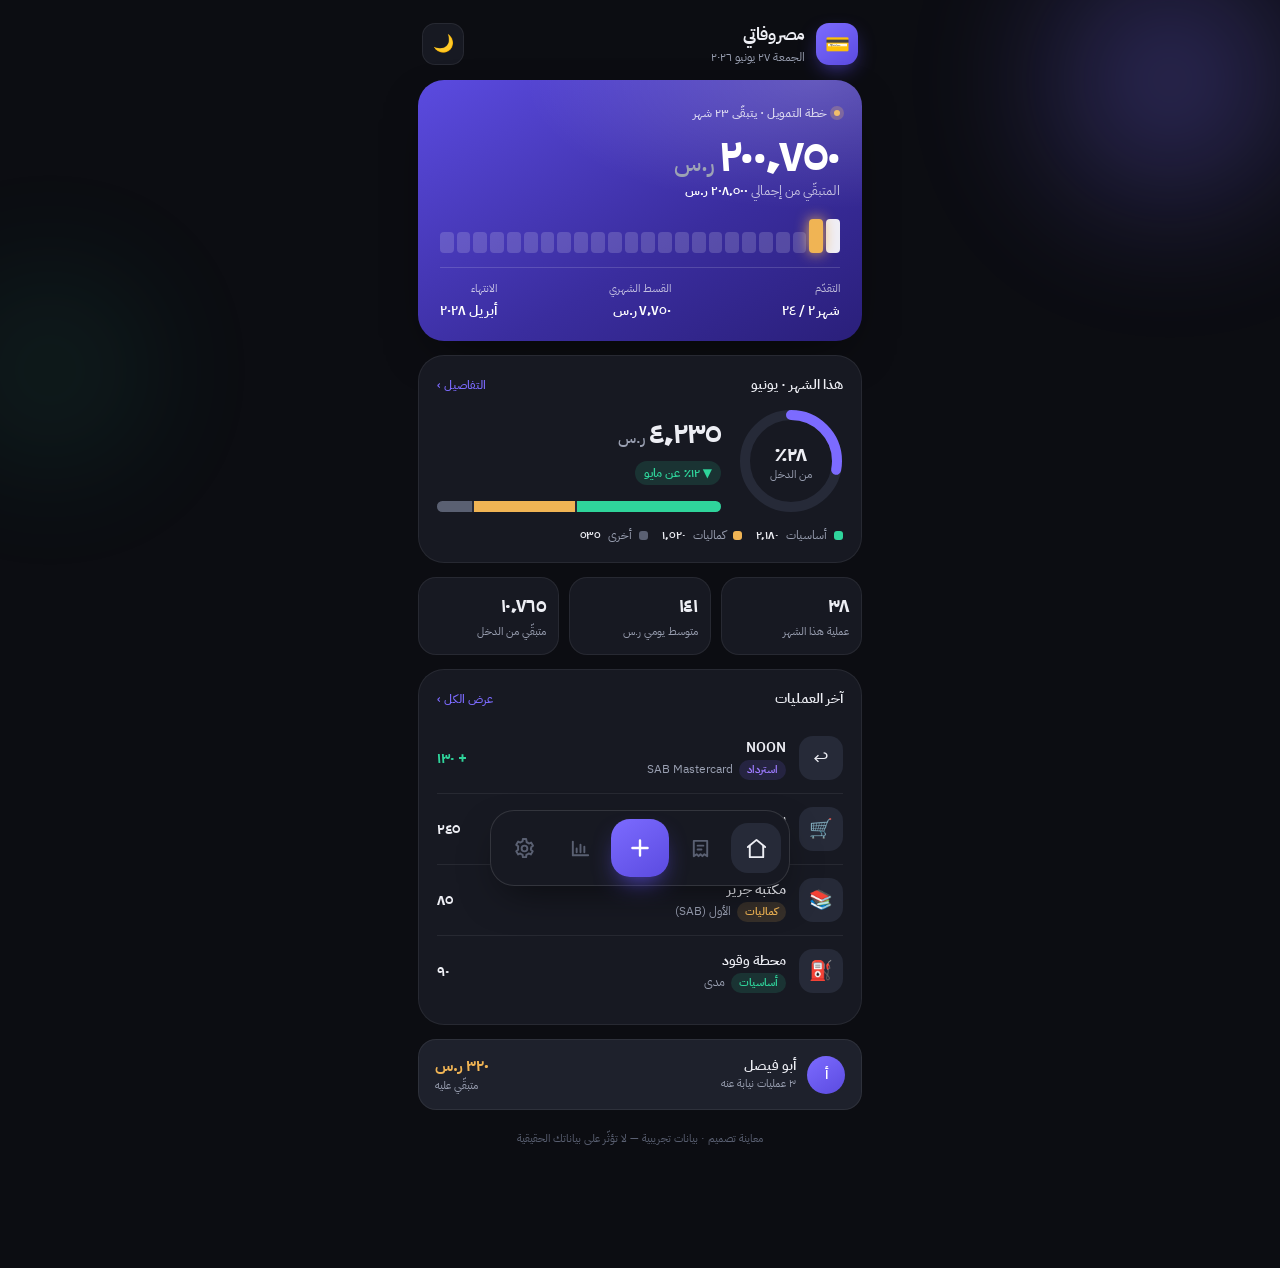
==== preview/index.html @ 0ee790ed "Add 2030 redesign preview (standalone, sample data) Self-contained dark-fintech concept under previe" ====
<!DOCTYPE html>
<html lang="ar" dir="rtl" data-theme="dark">
<head>
<meta charset="UTF-8">
<meta name="viewport" content="width=device-width, initial-scale=1, viewport-fit=cover">
<title>مصروفاتي — معاينة التصميم ٢٠٣٠</title>
<link rel="preconnect" href="https://fonts.googleapis.com">
<link rel="preconnect" href="https://fonts.gstatic.com" crossorigin>
<link href="https://fonts.googleapis.com/css2?family=IBM+Plex+Sans+Arabic:wght@300;400;500;600;700&display=swap" rel="stylesheet">
<style>
:root{
  --bg:#0C0D12; --bg-2:#0F1118;
  --surface:#171922; --surface-2:#1E212C; --surface-3:#262A38;
  --line:rgba(255,255,255,.07); --line-2:rgba(255,255,255,.12);
  --text:#EDEEF4; --muted:#9AA0B2; --faint:#5A6072;
  --violet:#7C6BFF; --violet-2:#9D7BFF; --violet-ink:#5B4BE0;
  --mint:#2FD49B; --mint-dim:rgba(47,212,155,.14);
  --coral:#FF6B5A; --coral-dim:rgba(255,107,90,.14);
  --gold:#F0B454; --gold-dim:rgba(240,180,84,.14);
  --r-lg:26px; --r-md:18px; --r-sm:12px;
  --shadow:0 18px 50px -20px rgba(0,0,0,.7);
  --ease:cubic-bezier(.22,.61,.36,1);
}
[data-theme="light"]{
  --bg:#EEEDEA; --bg-2:#F5F4F1;
  --surface:#FFFFFF; --surface-2:#FAFAF8; --surface-3:#F0F0EC;
  --line:rgba(20,20,30,.08); --line-2:rgba(20,20,30,.14);
  --text:#16171D; --muted:#666C7C; --faint:#9AA0AE;
  --violet:#5B4BE0; --violet-2:#7A5BF0; --violet-ink:#4A3BD0;
  --mint:#12A574; --mint-dim:rgba(18,165,116,.12);
  --coral:#E5503C; --coral-dim:rgba(229,80,60,.12);
  --gold:#C98A2B; --gold-dim:rgba(201,138,43,.14);
  --shadow:0 18px 44px -24px rgba(40,40,60,.45);
}
*{box-sizing:border-box;margin:0;padding:0;-webkit-tap-highlight-color:transparent}
html,body{height:100%}
body{
  font-family:'IBM Plex Sans Arabic',system-ui,sans-serif;
  background:var(--bg); color:var(--text);
  font-variant-numeric:tabular-nums; line-height:1.5;
  -webkit-font-smoothing:antialiased;
  overflow-x:hidden;
}
.num{font-variant-numeric:tabular-nums;letter-spacing:-.01em}
.riyal{font-size:.52em;font-weight:500;color:var(--muted);margin-inline-start:4px;letter-spacing:0}

/* ===== Shell ===== */
.app{max-width:480px;margin:0 auto;min-height:100%;position:relative;padding:0 18px 120px}
.aurora{position:fixed;inset:0;z-index:0;pointer-events:none;overflow:hidden}
.aurora i{position:absolute;border-radius:50%;filter:blur(70px);opacity:.5}
.aurora i:nth-child(1){width:340px;height:340px;background:radial-gradient(circle,var(--violet),transparent 70%);top:-90px;inset-inline-start:-60px;opacity:.45}
.aurora i:nth-child(2){width:260px;height:260px;background:radial-gradient(circle,var(--mint),transparent 70%);top:240px;inset-inline-end:-80px;opacity:.16}
[data-theme="light"] .aurora i{opacity:.3}
.app>*{position:relative;z-index:1}

/* ===== Top bar ===== */
.top{display:flex;align-items:center;justify-content:space-between;padding:22px 4px 14px}
.brand{display:flex;align-items:center;gap:11px}
.logo{width:42px;height:42px;border-radius:13px;background:linear-gradient(145deg,var(--violet),var(--violet-ink));
  display:grid;place-items:center;font-size:20px;box-shadow:0 8px 22px -8px var(--violet-ink)}
.brand h1{font-size:17px;font-weight:700;letter-spacing:-.02em}
.brand p{font-size:11.5px;color:var(--muted);font-weight:400;margin-top:1px}
.icon-btn{width:42px;height:42px;border-radius:13px;border:1px solid var(--line);background:var(--surface);
  color:var(--text);display:grid;place-items:center;cursor:pointer;font-size:17px;transition:.2s var(--ease)}
.icon-btn:active{transform:scale(.92)}

/* ===== Screens ===== */
.screen{display:none;animation:rise .5s var(--ease) both}
.screen.on{display:block}
@keyframes rise{from{opacity:0;transform:translateY(14px)}to{opacity:1;transform:none}}
.stagger>*{animation:rise .55s var(--ease) both}
.stagger>*:nth-child(2){animation-delay:.05s}
.stagger>*:nth-child(3){animation-delay:.1s}
.stagger>*:nth-child(4){animation-delay:.15s}
.stagger>*:nth-child(5){animation-delay:.2s}
.stagger>*:nth-child(6){animation-delay:.25s}

/* ===== Hero (financing) ===== */
.hero{position:relative;border-radius:var(--r-lg);padding:24px 22px 20px;overflow:hidden;
  background:linear-gradient(150deg,var(--violet-ink),#3A2D9E 60%,#2A1F7A);
  box-shadow:var(--shadow);color:#fff}
.hero::after{content:"";position:absolute;inset:0;background:
  radial-gradient(120% 90% at 90% 0%,rgba(255,255,255,.18),transparent 55%);pointer-events:none}
.hero .eyebrow{display:flex;align-items:center;gap:7px;font-size:12px;font-weight:500;color:rgba(255,255,255,.78);position:relative}
.hero .dot{width:6px;height:6px;border-radius:50%;background:var(--gold);box-shadow:0 0 0 4px rgba(240,180,84,.25)}
.hero .big{font-size:46px;font-weight:700;letter-spacing:-.03em;line-height:1.05;margin:10px 0 2px;position:relative}
.hero .sub{font-size:12.5px;color:rgba(255,255,255,.7);position:relative}
.hero .sub b{color:#fff;font-weight:600}

/* 24-tick burn-down comb */
.comb{display:flex;gap:3px;margin:18px 0 14px;height:34px;align-items:flex-end;position:relative}
.comb span{flex:1;border-radius:4px;background:rgba(255,255,255,.16);height:60%;transition:.4s var(--ease)}
.comb span.paid{background:rgba(255,255,255,.92);height:100%}
.comb span.now{background:var(--gold);height:100%;box-shadow:0 0 14px var(--gold);animation:pulse 2.2s var(--ease) infinite}
@keyframes pulse{0%,100%{box-shadow:0 0 8px var(--gold)}50%{box-shadow:0 0 18px var(--gold)}}
.hero-foot{display:flex;justify-content:space-between;gap:8px;position:relative;
  border-top:1px solid rgba(255,255,255,.15);padding-top:13px}
.hero-foot div{font-size:11px;color:rgba(255,255,255,.7)}
.hero-foot b{display:block;font-size:14px;color:#fff;font-weight:600;margin-top:3px}

/* ===== Cards ===== */
.card{background:var(--surface);border:1px solid var(--line);border-radius:var(--r-lg);padding:18px;margin-top:14px}
.card-h{display:flex;align-items:center;justify-content:space-between;margin-bottom:14px}
.card-h .t{font-size:14px;font-weight:600}
.card-h .more{font-size:12px;color:var(--violet);font-weight:500}

/* month spend: donut + spine */
.spend-grid{display:flex;gap:18px;align-items:center}
.donut{position:relative;width:104px;height:104px;flex:none}
.donut svg{transform:rotate(-90deg)}
.donut .mid{position:absolute;inset:0;display:grid;place-content:center;text-align:center}
.donut .mid b{font-size:20px;font-weight:700;letter-spacing:-.02em}
.donut .mid span{font-size:10.5px;color:var(--muted);display:block;margin-top:-2px}
.spend-info{flex:1;min-width:0}
.spend-info .amt{font-size:30px;font-weight:700;letter-spacing:-.03em}
.spend-info .delta{display:inline-flex;align-items:center;gap:4px;font-size:12px;font-weight:600;
  padding:3px 9px;border-radius:999px;margin-top:6px}
.delta.down{color:var(--mint);background:var(--mint-dim)}
.delta.up{color:var(--coral);background:var(--coral-dim)}

.spine{display:flex;height:11px;border-radius:6px;overflow:hidden;margin-top:16px;gap:2px;background:var(--surface-3)}
.spine i{display:block;height:100%}
.legend{display:flex;flex-wrap:wrap;gap:14px;margin-top:13px}
.legend div{display:flex;align-items:center;gap:7px;font-size:12px;color:var(--muted)}
.legend b{color:var(--text);font-weight:600}
.swatch{width:9px;height:9px;border-radius:3px}

/* stat row */
.stats{display:grid;grid-template-columns:repeat(3,1fr);gap:10px;margin-top:14px}
.stat{background:var(--surface);border:1px solid var(--line);border-radius:var(--r-md);padding:14px 12px}
.stat .v{font-size:19px;font-weight:700;letter-spacing:-.02em}
.stat .k{font-size:11px;color:var(--muted);margin-top:3px}

/* transactions */
.tx{display:flex;align-items:center;gap:13px;padding:13px 0;border-bottom:1px solid var(--line)}
.tx:last-child{border-bottom:0}
.tx .ic{width:44px;height:44px;border-radius:14px;flex:none;display:grid;place-items:center;font-size:19px;
  background:var(--surface-3)}
.tx .body{flex:1;min-width:0}
.tx .body .n{font-size:14px;font-weight:600;white-space:nowrap;overflow:hidden;text-overflow:ellipsis}
.tx .body .m{font-size:11.5px;color:var(--muted);margin-top:2px;display:flex;align-items:center;gap:6px}
.pill{font-size:10.5px;font-weight:600;padding:2px 8px;border-radius:999px}
.pill.ess{color:var(--mint);background:var(--mint-dim)}
.pill.lux{color:var(--gold);background:var(--gold-dim)}
.pill.in{color:var(--violet-2);background:rgba(124,107,255,.14)}
.tx .amt{font-size:15px;font-weight:700;letter-spacing:-.02em;white-space:nowrap}
.tx .amt.plus{color:var(--mint)}

/* behalf mini */
.behalf{display:flex;align-items:center;justify-content:space-between;background:var(--surface-2);
  border:1px solid var(--line);border-radius:var(--r-md);padding:14px 16px;margin-top:14px}
.behalf .l{display:flex;align-items:center;gap:11px}
.behalf .av{width:38px;height:38px;border-radius:50%;background:linear-gradient(145deg,var(--violet),var(--violet-ink));
  display:grid;place-items:center;color:#fff;font-weight:600;font-size:14px}
.behalf .nm{font-size:13.5px;font-weight:600}
.behalf .sm{font-size:11px;color:var(--muted)}
.behalf .owe{font-size:16px;font-weight:700;color:var(--gold)}

/* ===== Analyze screen ===== */
.sms-box{background:var(--surface);border:1px solid var(--line);border-radius:var(--r-lg);padding:16px;margin-top:6px}
.sms-box textarea{width:100%;border:0;background:transparent;color:var(--text);font-family:inherit;
  font-size:13.5px;resize:none;height:84px;line-height:1.7}
.sms-box textarea::placeholder{color:var(--faint)}
.row-btn{display:flex;gap:10px;margin-top:12px}
.btn{flex:1;border:0;border-radius:14px;padding:14px;font-family:inherit;font-size:14px;font-weight:600;
  cursor:pointer;transition:.2s var(--ease)}
.btn:active{transform:scale(.97)}
.btn-primary{background:linear-gradient(145deg,var(--violet),var(--violet-ink));color:#fff;
  box-shadow:0 12px 26px -12px var(--violet-ink)}
.btn-ghost{background:var(--surface-3);color:var(--text)}

.result{margin-top:16px;border-radius:var(--r-lg);overflow:hidden;border:1px solid var(--line)}
.result .head{padding:22px;background:linear-gradient(150deg,rgba(47,212,155,.16),transparent);
  border-bottom:1px solid var(--line)}
.result .head .big{font-size:38px;font-weight:700;color:var(--mint);letter-spacing:-.03em}
.result .head .mer{font-size:14px;font-weight:600;margin-top:4px}
.result .head .mer span{color:var(--muted);font-weight:400}
.result .head .tag{display:inline-flex;align-items:center;gap:6px;margin-top:11px;font-size:12px;font-weight:600;
  padding:6px 13px;border-radius:999px;background:rgba(124,107,255,.16);color:var(--violet-2)}
.result .body{padding:18px}

.recon{border-radius:var(--r-md);padding:15px 16px;background:var(--mint-dim);
  border:1px solid rgba(47,212,155,.3);margin-bottom:16px}
.recon .rt{font-size:13px;font-weight:700;color:var(--mint);display:flex;align-items:center;gap:7px}
.recon .rl{font-size:12px;color:var(--text);margin-top:8px;line-height:1.7}
.recon .rl b{color:var(--mint)}
.recon .rbtn{margin-top:12px;border:1px solid rgba(47,212,155,.4);background:transparent;color:var(--mint);
  border-radius:11px;padding:9px 14px;font-family:inherit;font-size:12.5px;font-weight:600;cursor:pointer}
.field{margin-bottom:14px}
.field label{font-size:12px;color:var(--muted);font-weight:500;display:block;margin-bottom:7px}
.field select,.field input{width:100%;border:1px solid var(--line);background:var(--surface-2);color:var(--text);
  border-radius:12px;padding:13px 14px;font-family:inherit;font-size:14px}

/* ===== History ===== */
.chips{display:flex;gap:8px;overflow-x:auto;padding:4px 0 10px;margin-top:6px;scrollbar-width:none}
.chips::-webkit-scrollbar{display:none}
.chip{flex:none;border:1px solid var(--line);background:var(--surface);color:var(--muted);
  border-radius:999px;padding:9px 16px;font-size:12.5px;font-weight:600;cursor:pointer;transition:.2s var(--ease);white-space:nowrap}
.chip.on{background:var(--text);color:var(--bg);border-color:var(--text)}
.search{display:flex;align-items:center;gap:10px;background:var(--surface);border:1px solid var(--line);
  border-radius:14px;padding:0 14px;margin-top:6px}
.search input{flex:1;border:0;background:transparent;color:var(--text);font-family:inherit;font-size:13.5px;padding:13px 0}
.search input::placeholder{color:var(--faint)}

/* ===== Financing screen ===== */
.proj{margin-top:14px}
.proj-row{display:flex;align-items:center;gap:12px;padding:13px 0;border-bottom:1px solid var(--line)}
.proj-row:last-child{border-bottom:0}
.proj-row .mo{font-size:13px;font-weight:600;width:92px}
.proj-row .bar{flex:1;height:8px;border-radius:5px;background:var(--surface-3);overflow:hidden}
.proj-row .bar i{display:block;height:100%;background:linear-gradient(90deg,var(--violet),var(--violet-2));border-radius:5px}
.proj-row .rem{font-size:12.5px;color:var(--muted);width:78px;text-align:end}
.proj-row.cur .mo{color:var(--gold)}

.section-title{font-size:13px;color:var(--muted);font-weight:600;margin:22px 4px 4px}

/* ===== Bottom nav ===== */
.nav{position:fixed;bottom:0;inset-inline:0;z-index:30;display:flex;justify-content:center;pointer-events:none;
  padding-bottom:max(14px,env(safe-area-inset-bottom))}
.nav-inner{pointer-events:auto;display:flex;align-items:center;gap:6px;background:var(--surface);
  border:1px solid var(--line-2);border-radius:24px;padding:8px;box-shadow:0 16px 40px -14px rgba(0,0,0,.6);
  backdrop-filter:blur(14px)}
.nav-btn{width:50px;height:50px;border:0;background:transparent;border-radius:17px;color:var(--faint);
  display:grid;place-items:center;cursor:pointer;transition:.2s var(--ease);position:relative}
.nav-btn svg{width:23px;height:23px}
.nav-btn.on{color:var(--text);background:var(--surface-3)}
.nav-btn.fab{width:58px;height:58px;border-radius:19px;color:#fff;
  background:linear-gradient(145deg,var(--violet),var(--violet-ink));box-shadow:0 12px 26px -10px var(--violet-ink)}
.nav-btn.fab svg{width:26px;height:26px}
.nav-btn:active{transform:scale(.9)}

.note{font-size:11px;color:var(--faint);text-align:center;margin-top:20px;line-height:1.7}

@media (prefers-reduced-motion:reduce){*{animation:none!important;transition:none!important}}
</style>
</head>
<body>
<div class="aurora"><i></i><i></i></div>
<div class="app">

  <div class="top">
    <div class="brand">
      <div class="logo">💳</div>
      <div><h1>مصروفاتي</h1><p>الجمعة ٢٧ يونيو ٢٠٢٦</p></div>
    </div>
    <button class="icon-btn" onclick="toggleTheme()" id="themeBtn" aria-label="تبديل المظهر">🌙</button>
  </div>

  <!-- ===================== DASHBOARD ===================== -->
  <section class="screen on stagger" id="s-dash">

    <div class="hero">
      <div class="eyebrow"><span class="dot"></span> خطة التمويل · يتبقّى ٢٣ شهر</div>
      <div class="big num">٢٠٠٬٧٥٠<span class="riyal">ر.س</span></div>
      <div class="sub">المتبقّي من إجمالي <b>٢٠٨٬٥٠٠ ر.س</b></div>
      <div class="comb" id="comb"></div>
      <div class="hero-foot">
        <div>التقدّم<b class="num">شهر ٢ / ٢٤</b></div>
        <div>القسط الشهري<b class="num">٧٬٧٥٠ ر.س</b></div>
        <div>الانتهاء<b>أبريل ٢٠٢٨</b></div>
      </div>
    </div>

    <div class="card">
      <div class="card-h"><div class="t">هذا الشهر · يونيو</div><div class="more">التفاصيل ›</div></div>
      <div class="spend-grid">
        <div class="donut">
          <svg width="104" height="104" viewBox="0 0 104 104">
            <circle cx="52" cy="52" r="46" fill="none" stroke="var(--surface-3)" stroke-width="10"/>
            <circle cx="52" cy="52" r="46" fill="none" stroke="var(--violet)" stroke-width="10"
              stroke-linecap="round" stroke-dasharray="289" stroke-dashoffset="208"/>
          </svg>
          <div class="mid"><b class="num">٢٨٪</b><span>من الدخل</span></div>
        </div>
        <div class="spend-info">
          <div class="amt num">٤٬٢٣٥<span class="riyal">ر.س</span></div>
          <div class="delta down">▼ ١٢٪ عن مايو</div>
          <div class="spine">
            <i style="flex:2180;background:var(--mint)"></i>
            <i style="flex:1520;background:var(--gold)"></i>
            <i style="flex:535;background:var(--faint)"></i>
          </div>
        </div>
      </div>
      <div class="legend">
        <div><span class="swatch" style="background:var(--mint)"></span>أساسيات <b class="num">٢٬١٨٠</b></div>
        <div><span class="swatch" style="background:var(--gold)"></span>كماليات <b class="num">١٬٥٢٠</b></div>
        <div><span class="swatch" style="background:var(--faint)"></span>أخرى <b class="num">٥٣٥</b></div>
      </div>
    </div>

    <div class="stats">
      <div class="stat"><div class="v num">٣٨</div><div class="k">عملية هذا الشهر</div></div>
      <div class="stat"><div class="v num">١٤١</div><div class="k">متوسط يومي ر.س</div></div>
      <div class="stat"><div class="v num">١٠٬٧٦٥</div><div class="k">متبقّي من الدخل</div></div>
    </div>

    <div class="card">
      <div class="card-h"><div class="t">آخر العمليات</div><div class="more">عرض الكل ›</div></div>
      <div class="tx">
        <div class="ic">↩️</div>
        <div class="body"><div class="n">NOON</div><div class="m"><span class="pill in">استرداد</span> SAB Mastercard</div></div>
        <div class="amt plus num">+ ١٣٠</div>
      </div>
      <div class="tx">
        <div class="ic">🛒</div>
        <div class="body"><div class="n">بنده — تموينات</div><div class="m"><span class="pill ess">أساسيات</span> الراجحي</div></div>
        <div class="amt num">٢٤٥</div>
      </div>
      <div class="tx">
        <div class="ic">📚</div>
        <div class="body"><div class="n">مكتبة جرير</div><div class="m"><span class="pill lux">كماليات</span> الأول (SAB)</div></div>
        <div class="amt num">٨٥</div>
      </div>
      <div class="tx">
        <div class="ic">⛽</div>
        <div class="body"><div class="n">محطة وقود</div><div class="m"><span class="pill ess">أساسيات</span> مدى</div></div>
        <div class="amt num">٩٠</div>
      </div>
    </div>

    <div class="behalf">
      <div class="l">
        <div class="av">أ</div>
        <div><div class="nm">أبو فيصل</div><div class="sm">٣ عمليات نيابة عنه</div></div>
      </div>
      <div style="text-align:end"><div class="owe num">٣٢٠ ر.س</div><div class="sm">متبقّي عليه</div></div>
    </div>

    <div class="note">معاينة تصميم · بيانات تجريبية — لا تؤثّر على بياناتك الحقيقية</div>
  </section>

  <!-- ===================== ANALYZE ===================== -->
  <section class="screen" id="s-add">
    <h2 style="font-size:20px;font-weight:700;margin:8px 4px 0;letter-spacing:-.02em">تحليل رسالة بنكية</h2>
    <p style="font-size:12.5px;color:var(--muted);margin:4px 4px 14px">الصق رسالة الـ SMS ونستخرج العملية تلقائياً</p>

    <div class="sms-box">
      <textarea readonly>تم استرداد مبلغ قدره SAR 130.00 من NOON إلى بطاقة ائتمان SAB Mastercard Alfursan (1321)
الرصيد: SAR 3,679.41</textarea>
      <div class="row-btn">
        <button class="btn btn-primary">🔍 تحليل</button>
        <button class="btn btn-ghost">📋 لصق</button>
      </div>
    </div>

    <div class="result">
      <div class="head">
        <div class="big num">+ ١٣٠٫٠٠<span class="riyal" style="color:rgba(47,212,155,.7)">ر.س</span></div>
        <div class="mer">NOON <span>· استرداد</span></div>
        <span class="tag">➕ استرداد</span>
      </div>
      <div class="body">
        <div class="recon">
          <div class="rt">💡 تنبيه مطابقة الرصيد</div>
          <div class="rl">الرصيد السابق <b class="num">٣٬١٦٥٫٦٦</b> · المتوقّع <b class="num">٣٬٢٩٥٫٦٦</b> · الفعلي <b class="num">٣٬٦٧٩٫٤١</b><br>
          فرق <b class="num">٣٨٣٫٧٥ ر.س</b> زيادة غير مسجّل — غالباً استرداد لم تُسجّله.</div>
          <button class="rbtn">💵 سجّل الفرق المفقود</button>
        </div>
        <div class="field"><label>التصنيف</label>
          <select><option>استرداد</option><option>حوالة واردة</option><option>راتب</option></select>
        </div>
        <div class="field"><label>👥 سداد من شخص (اختياري)</label>
          <input placeholder="اسم الشخص — يُخصم من المتبقّي عليه"></div>
        <div class="row-btn"><button class="btn btn-primary">💾 حفظ وإرسال</button><button class="btn btn-ghost">مسح</button></div>
      </div>
    </div>
    <div class="note">معاينة تصميم · بيانات تجريبية</div>
  </section>

  <!-- ===================== HISTORY ===================== -->
  <section class="screen" id="s-hist">
    <h2 style="font-size:20px;font-weight:700;margin:8px 4px 0;letter-spacing:-.02em">السجل</h2>
    <div class="search"><span>🔍</span><input placeholder="ابحث: تاجر، مبلغ، ملاحظة…"></div>
    <div class="chips">
      <div class="chip on">الكل</div><div class="chip">أساسيات</div><div class="chip">كماليات</div>
      <div class="chip">سداد التمويل</div><div class="chip">⬇️ وارد</div><div class="chip">👥 نيابة</div><div class="chip">🔎 فجوات الرصيد</div>
    </div>

    <div class="card" style="margin-top:6px">
      <div class="card-h"><div class="t">يونيو ٢٠٢٦</div><div class="more num">٣٨ عملية · ٤٬٢٣٥ ر.س</div></div>
      <div class="tx">
        <div class="ic">↩️</div>
        <div class="body"><div class="n">NOON</div><div class="m"><span class="pill in">استرداد</span> ٢٧ يونيو · ١٢:٥٦</div></div>
        <div class="amt plus num">+ ١٣٠</div>
      </div>
      <div class="tx">
        <div class="ic">🛒</div>
        <div class="body"><div class="n">بنده — تموينات</div><div class="m"><span class="pill ess">أساسيات</span> ٢٦ يونيو · ٢٠:١٤</div></div>
        <div class="amt num">٢٤٥</div>
      </div>
      <div class="tx">
        <div class="ic">📚</div>
        <div class="body"><div class="n">مكتبة جرير</div><div class="m"><span class="pill lux">كماليات</span> ٢٥ يونيو · ١٧:٠٢</div></div>
        <div class="amt num">٨٥</div>
      </div>
      <div class="tx">
        <div class="ic">🎬</div>
        <div class="body"><div class="n">Netflix</div><div class="m"><span class="pill lux">كماليات</span> ٢٤ يونيو · ٠٩:٠٠</div></div>
        <div class="amt num">٥٦</div>
      </div>
      <div class="tx">
        <div class="ic">💸</div>
        <div class="body"><div class="n">راتب</div><div class="m"><span class="pill in">راتب</span> ٢٥ يونيو · ٠٠:٠١</div></div>
        <div class="amt plus num">+ ١٥٬٠٠٠</div>
      </div>
    </div>
    <div class="note">معاينة تصميم · بيانات تجريبية</div>
  </section>

  <!-- ===================== FINANCING ===================== -->
  <section class="screen" id="s-fin">
    <h2 style="font-size:20px;font-weight:700;margin:8px 4px 0;letter-spacing:-.02em">التمويل</h2>

    <div class="hero" style="margin-top:14px">
      <div class="eyebrow"><span class="dot"></span> سُدّد ٧٬٧٥٠ من ٢٠٨٬٥٠٠</div>
      <div class="big num">٢٠٠٬٧٥٠<span class="riyal">ر.س</span></div>
      <div class="sub">متبقّي · بنسبة <b>٩٦٪</b> من التمويل</div>
      <div class="comb" id="comb2"></div>
      <div class="hero-foot">
        <div>القسط القادم<b>١ يوليو</b></div>
        <div>الأشهر المتبقية<b class="num">٢٣ شهر</b></div>
        <div>الدخل الشهري<b class="num">١٥٬٠٠٠</b></div>
      </div>
    </div>

    <div class="section-title">التوقّع — الأشهر القادمة</div>
    <div class="card proj">
      <div class="proj-row cur"><div class="mo">يونيو ٢٦</div><div class="bar"><i style="width:4%"></i></div><div class="rem num">٢٠٠٬٧٥٠</div></div>
      <div class="proj-row"><div class="mo">يوليو ٢٦</div><div class="bar"><i style="width:8%"></i></div><div class="rem num">١٩٣٬٠٠٠</div></div>
      <div class="proj-row"><div class="mo">أغسطس ٢٦</div><div class="bar"><i style="width:12%"></i></div><div class="rem num">١٨٥٬٢٥٠</div></div>
      <div class="proj-row"><div class="mo">سبتمبر ٢٦</div><div class="bar"><i style="width:15%"></i></div><div class="rem num">١٧٧٬٥٠٠</div></div>
      <div class="proj-row"><div class="mo">أكتوبر ٢٦</div><div class="bar"><i style="width:19%"></i></div><div class="rem num">١٦٩٬٧٥٠</div></div>
    </div>
    <div class="note">معاينة تصميم · بيانات تجريبية</div>
  </section>

  <!-- ===================== SETTINGS (light) ===================== -->
  <section class="screen" id="s-set">
    <h2 style="font-size:20px;font-weight:700;margin:8px 4px 14px;letter-spacing:-.02em">الإعدادات</h2>
    <div class="card" style="margin-top:0">
      <div class="behalf" style="margin-top:0;background:transparent;border:0;padding:6px 0">
        <div class="l"><div class="av" style="background:var(--surface-3);color:var(--text)">☁️</div>
          <div><div class="nm">مزامنة Google Sheets</div><div class="sm">آخر مزامنة قبل ٣ دقائق</div></div></div>
        <div class="owe" style="color:var(--mint);font-size:13px">متصل ✓</div>
      </div>
    </div>
    <div class="card">
      <div class="field"><label>إجمالي التمويل</label><input value="٢٠٨٬٥٠٠" readonly></div>
      <div class="field"><label>القسط الشهري</label><input value="٧٬٧٥٠" readonly></div>
      <div class="field" style="margin-bottom:0"><label>الراتب الشهري</label><input value="١٥٬٠٠٠" readonly></div>
    </div>
    <div class="note">معاينة تصميم · بيانات تجريبية</div>
  </section>

</div>

<!-- ===================== NAV ===================== -->
<nav class="nav"><div class="nav-inner">
  <button class="nav-btn on" data-s="s-dash" onclick="go(this)" aria-label="لوحة">
    <svg viewBox="0 0 24 24" fill="none" stroke="currentColor" stroke-width="2" stroke-linecap="round" stroke-linejoin="round"><path d="M3 10.5 12 3l9 7.5"/><path d="M5 9.5V21h14V9.5"/></svg></button>
  <button class="nav-btn" data-s="s-hist" onclick="go(this)" aria-label="السجل">
    <svg viewBox="0 0 24 24" fill="none" stroke="currentColor" stroke-width="2" stroke-linecap="round" stroke-linejoin="round"><path d="M5 4h14v16l-3-2-2 2-2-2-2 2-2-2-3 2z"/><path d="M9 9h6M9 13h4"/></svg></button>
  <button class="nav-btn fab" data-s="s-add" onclick="go(this)" aria-label="تحليل">
    <svg viewBox="0 0 24 24" fill="none" stroke="currentColor" stroke-width="2.2" stroke-linecap="round"><path d="M12 5v14M5 12h14"/></svg></button>
  <button class="nav-btn" data-s="s-fin" onclick="go(this)" aria-label="التمويل">
    <svg viewBox="0 0 24 24" fill="none" stroke="currentColor" stroke-width="2" stroke-linecap="round" stroke-linejoin="round"><path d="M4 19V5"/><path d="M4 19h16"/><path d="M8 16v-4M12 16V8M16 16v-6"/></svg></button>
  <button class="nav-btn" data-s="s-set" onclick="go(this)" aria-label="الإعدادات">
    <svg viewBox="0 0 24 24" fill="none" stroke="currentColor" stroke-width="2" stroke-linecap="round" stroke-linejoin="round"><circle cx="12" cy="12" r="3"/><path d="M19 12a7 7 0 0 0-.1-1.3l2-1.5-2-3.4-2.3 1a7 7 0 0 0-2.3-1.3L13.7 2h-3.4l-.3 2.5A7 7 0 0 0 7.7 5.8l-2.3-1-2 3.4 2 1.5A7 7 0 0 0 5.3 12c0 .4 0 .9.1 1.3l-2 1.5 2 3.4 2.3-1a7 7 0 0 0 2.3 1.3l.3 2.5h3.4l.3-2.5a7 7 0 0 0 2.3-1.3l2.3 1 2-3.4-2-1.5c.1-.4.1-.9.1-1.3z"/></svg></button>
</div></nav>

<script>
// 24-month burn-down comb: 1 paid, month 2 current
function buildComb(id){
  var el=document.getElementById(id); if(!el) return;
  var html='';
  for(var i=1;i<=24;i++){
    var cls = i===1?'paid' : (i===2?'now':'');
    html+='<span class="'+cls+'"></span>';
  }
  el.innerHTML=html;
}
buildComb('comb'); buildComb('comb2');

function go(btn){
  document.querySelectorAll('.nav-btn').forEach(function(b){b.classList.remove('on')});
  btn.classList.add('on');
  document.querySelectorAll('.screen').forEach(function(s){s.classList.remove('on')});
  var t=document.getElementById(btn.dataset.s); if(t){t.classList.add('on');}
  window.scrollTo({top:0,behavior:'smooth'});
}
function toggleTheme(){
  var h=document.documentElement;
  var dark = h.getAttribute('data-theme')==='dark';
  h.setAttribute('data-theme', dark?'light':'dark');
  document.getElementById('themeBtn').textContent = dark?'☀️':'🌙';
}
</script>
</body>
</html>
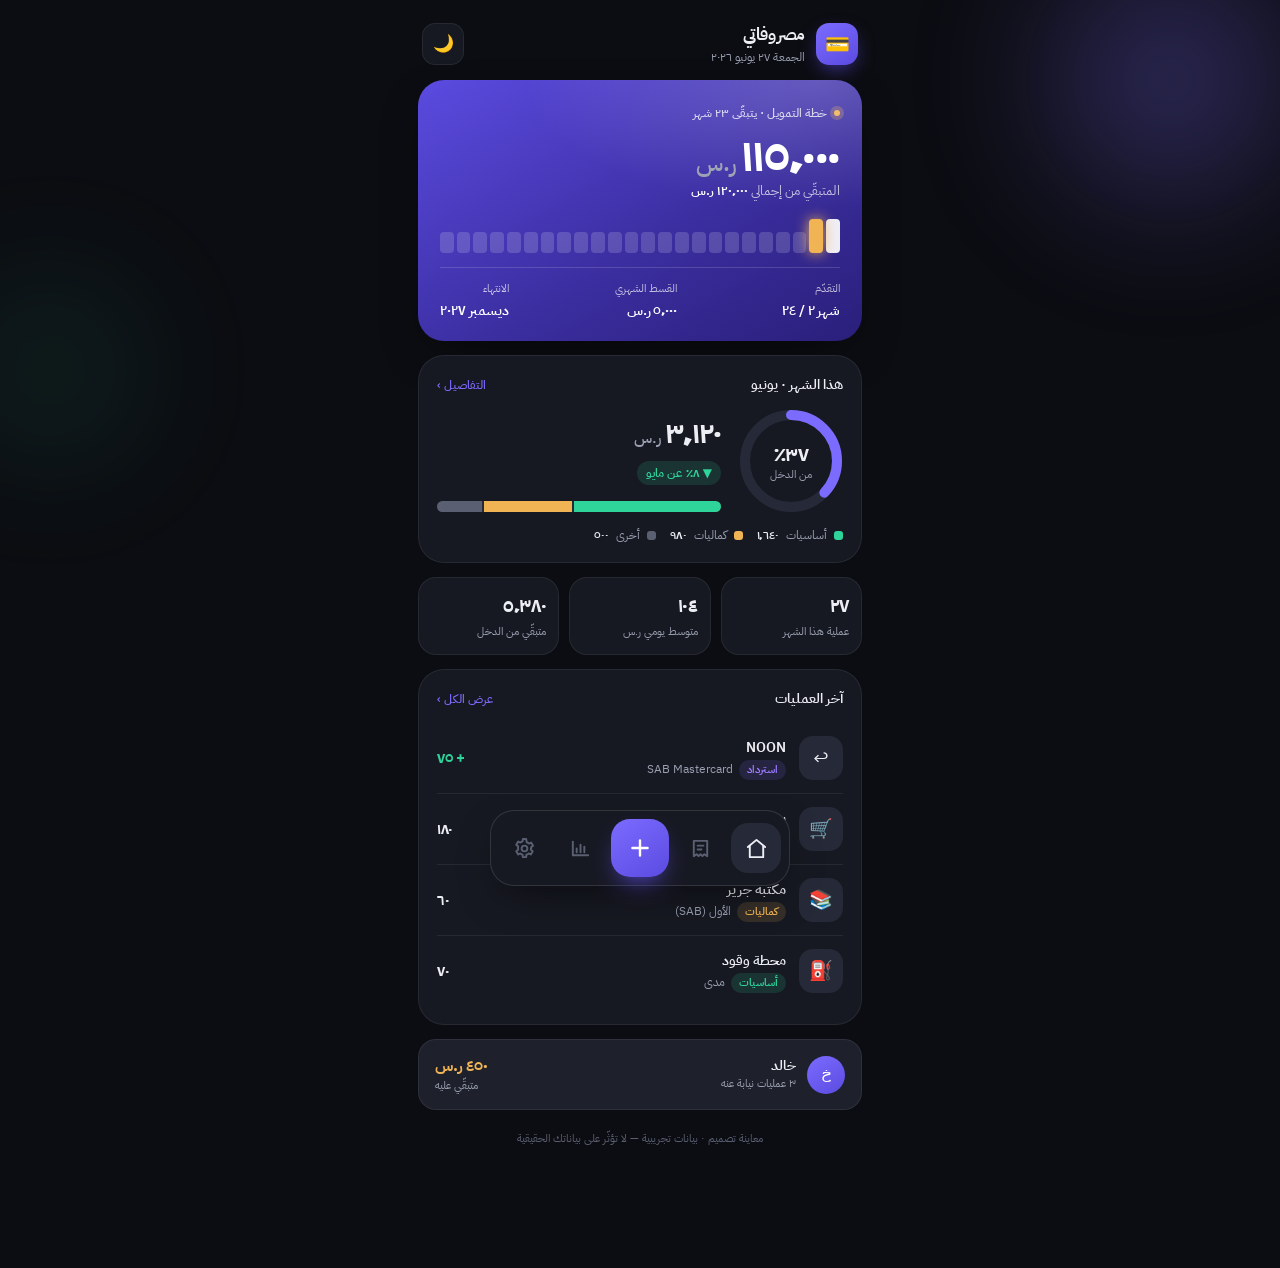
==== commit e9543fab: "Preview: swap sample numbers for fully fictional figures Replaced all financing/salary/balance/spend" ====
--- a/preview/index.html
+++ b/preview/index.html
@@ -251,13 +251,13 @@
 
     <div class="hero">
       <div class="eyebrow"><span class="dot"></span> خطة التمويل · يتبقّى ٢٣ شهر</div>
-      <div class="big num">٢٠٠٬٧٥٠<span class="riyal">ر.س</span></div>
-      <div class="sub">المتبقّي من إجمالي <b>٢٠٨٬٥٠٠ ر.س</b></div>
+      <div class="big num">١١٥٬٠٠٠<span class="riyal">ر.س</span></div>
+      <div class="sub">المتبقّي من إجمالي <b>١٢٠٬٠٠٠ ر.س</b></div>
       <div class="comb" id="comb"></div>
       <div class="hero-foot">
         <div>التقدّم<b class="num">شهر ٢ / ٢٤</b></div>
-        <div>القسط الشهري<b class="num">٧٬٧٥٠ ر.س</b></div>
-        <div>الانتهاء<b>أبريل ٢٠٢٨</b></div>
+        <div>القسط الشهري<b class="num">٥٬٠٠٠ ر.س</b></div>
+        <div>الانتهاء<b>ديسمبر ٢٠٢٧</b></div>
       </div>
     </div>
 
@@ -268,31 +268,31 @@
           <svg width="104" height="104" viewBox="0 0 104 104">
             <circle cx="52" cy="52" r="46" fill="none" stroke="var(--surface-3)" stroke-width="10"/>
             <circle cx="52" cy="52" r="46" fill="none" stroke="var(--violet)" stroke-width="10"
-              stroke-linecap="round" stroke-dasharray="289" stroke-dashoffset="208"/>
+              stroke-linecap="round" stroke-dasharray="289" stroke-dashoffset="182"/>
           </svg>
-          <div class="mid"><b class="num">٢٨٪</b><span>من الدخل</span></div>
+          <div class="mid"><b class="num">٣٧٪</b><span>من الدخل</span></div>
         </div>
         <div class="spend-info">
-          <div class="amt num">٤٬٢٣٥<span class="riyal">ر.س</span></div>
-          <div class="delta down">▼ ١٢٪ عن مايو</div>
+          <div class="amt num">٣٬١٢٠<span class="riyal">ر.س</span></div>
+          <div class="delta down">▼ ٨٪ عن مايو</div>
           <div class="spine">
-            <i style="flex:2180;background:var(--mint)"></i>
-            <i style="flex:1520;background:var(--gold)"></i>
-            <i style="flex:535;background:var(--faint)"></i>
+            <i style="flex:1640;background:var(--mint)"></i>
+            <i style="flex:980;background:var(--gold)"></i>
+            <i style="flex:500;background:var(--faint)"></i>
           </div>
         </div>
       </div>
       <div class="legend">
-        <div><span class="swatch" style="background:var(--mint)"></span>أساسيات <b class="num">٢٬١٨٠</b></div>
-        <div><span class="swatch" style="background:var(--gold)"></span>كماليات <b class="num">١٬٥٢٠</b></div>
-        <div><span class="swatch" style="background:var(--faint)"></span>أخرى <b class="num">٥٣٥</b></div>
+        <div><span class="swatch" style="background:var(--mint)"></span>أساسيات <b class="num">١٬٦٤٠</b></div>
+        <div><span class="swatch" style="background:var(--gold)"></span>كماليات <b class="num">٩٨٠</b></div>
+        <div><span class="swatch" style="background:var(--faint)"></span>أخرى <b class="num">٥٠٠</b></div>
       </div>
     </div>
 
     <div class="stats">
-      <div class="stat"><div class="v num">٣٨</div><div class="k">عملية هذا الشهر</div></div>
-      <div class="stat"><div class="v num">١٤١</div><div class="k">متوسط يومي ر.س</div></div>
-      <div class="stat"><div class="v num">١٠٬٧٦٥</div><div class="k">متبقّي من الدخل</div></div>
+      <div class="stat"><div class="v num">٢٧</div><div class="k">عملية هذا الشهر</div></div>
+      <div class="stat"><div class="v num">١٠٤</div><div class="k">متوسط يومي ر.س</div></div>
+      <div class="stat"><div class="v num">٥٬٣٨٠</div><div class="k">متبقّي من الدخل</div></div>
     </div>
 
     <div class="card">
@@ -300,31 +300,31 @@
       <div class="tx">
         <div class="ic">↩️</div>
         <div class="body"><div class="n">NOON</div><div class="m"><span class="pill in">استرداد</span> SAB Mastercard</div></div>
-        <div class="amt plus num">+ ١٣٠</div>
+        <div class="amt plus num">+ ٧٥</div>
       </div>
       <div class="tx">
         <div class="ic">🛒</div>
         <div class="body"><div class="n">بنده — تموينات</div><div class="m"><span class="pill ess">أساسيات</span> الراجحي</div></div>
-        <div class="amt num">٢٤٥</div>
+        <div class="amt num">١٨٠</div>
       </div>
       <div class="tx">
         <div class="ic">📚</div>
         <div class="body"><div class="n">مكتبة جرير</div><div class="m"><span class="pill lux">كماليات</span> الأول (SAB)</div></div>
-        <div class="amt num">٨٥</div>
+        <div class="amt num">٦٠</div>
       </div>
       <div class="tx">
         <div class="ic">⛽</div>
         <div class="body"><div class="n">محطة وقود</div><div class="m"><span class="pill ess">أساسيات</span> مدى</div></div>
-        <div class="amt num">٩٠</div>
+        <div class="amt num">٧٠</div>
       </div>
     </div>
 
     <div class="behalf">
       <div class="l">
-        <div class="av">أ</div>
-        <div><div class="nm">أبو فيصل</div><div class="sm">٣ عمليات نيابة عنه</div></div>
-      </div>
-      <div style="text-align:end"><div class="owe num">٣٢٠ ر.س</div><div class="sm">متبقّي عليه</div></div>
+        <div class="av">خ</div>
+        <div><div class="nm">خالد</div><div class="sm">٣ عمليات نيابة عنه</div></div>
+      </div>
+      <div style="text-align:end"><div class="owe num">٤٥٠ ر.س</div><div class="sm">متبقّي عليه</div></div>
     </div>
 
     <div class="note">معاينة تصميم · بيانات تجريبية — لا تؤثّر على بياناتك الحقيقية</div>
@@ -336,8 +336,8 @@
     <p style="font-size:12.5px;color:var(--muted);margin:4px 4px 14px">الصق رسالة الـ SMS ونستخرج العملية تلقائياً</p>
 
     <div class="sms-box">
-      <textarea readonly>تم استرداد مبلغ قدره SAR 130.00 من NOON إلى بطاقة ائتمان SAB Mastercard Alfursan (1321)
-الرصيد: SAR 3,679.41</textarea>
+      <textarea readonly>تم استرداد مبلغ قدره SAR 75.00 من NOON إلى بطاقة ائتمان SAB Mastercard Alfursan (1321)
+الرصيد: SAR 1,842.50</textarea>
       <div class="row-btn">
         <button class="btn btn-primary">🔍 تحليل</button>
         <button class="btn btn-ghost">📋 لصق</button>
@@ -346,15 +346,15 @@
 
     <div class="result">
       <div class="head">
-        <div class="big num">+ ١٣٠٫٠٠<span class="riyal" style="color:rgba(47,212,155,.7)">ر.س</span></div>
+        <div class="big num">+ ٧٥٫٠٠<span class="riyal" style="color:rgba(47,212,155,.7)">ر.س</span></div>
         <div class="mer">NOON <span>· استرداد</span></div>
         <span class="tag">➕ استرداد</span>
       </div>
       <div class="body">
         <div class="recon">
           <div class="rt">💡 تنبيه مطابقة الرصيد</div>
-          <div class="rl">الرصيد السابق <b class="num">٣٬١٦٥٫٦٦</b> · المتوقّع <b class="num">٣٬٢٩٥٫٦٦</b> · الفعلي <b class="num">٣٬٦٧٩٫٤١</b><br>
-          فرق <b class="num">٣٨٣٫٧٥ ر.س</b> زيادة غير مسجّل — غالباً استرداد لم تُسجّله.</div>
+          <div class="rl">الرصيد السابق <b class="num">١٬٥٠٠٫٠٠</b> · المتوقّع <b class="num">١٬٥٧٥٫٠٠</b> · الفعلي <b class="num">١٬٨٤٢٫٥٠</b><br>
+          فرق <b class="num">٢٦٧٫٥٠ ر.س</b> زيادة غير مسجّل — غالباً استرداد لم تُسجّله.</div>
           <button class="rbtn">💵 سجّل الفرق المفقود</button>
         </div>
         <div class="field"><label>التصنيف</label>
@@ -378,21 +378,21 @@
     </div>
 
     <div class="card" style="margin-top:6px">
-      <div class="card-h"><div class="t">يونيو ٢٠٢٦</div><div class="more num">٣٨ عملية · ٤٬٢٣٥ ر.س</div></div>
+      <div class="card-h"><div class="t">يونيو ٢٠٢٦</div><div class="more num">٢٧ عملية · ٣٬١٢٠ ر.س</div></div>
       <div class="tx">
         <div class="ic">↩️</div>
         <div class="body"><div class="n">NOON</div><div class="m"><span class="pill in">استرداد</span> ٢٧ يونيو · ١٢:٥٦</div></div>
-        <div class="amt plus num">+ ١٣٠</div>
+        <div class="amt plus num">+ ٧٥</div>
       </div>
       <div class="tx">
         <div class="ic">🛒</div>
         <div class="body"><div class="n">بنده — تموينات</div><div class="m"><span class="pill ess">أساسيات</span> ٢٦ يونيو · ٢٠:١٤</div></div>
-        <div class="amt num">٢٤٥</div>
+        <div class="amt num">١٨٠</div>
       </div>
       <div class="tx">
         <div class="ic">📚</div>
         <div class="body"><div class="n">مكتبة جرير</div><div class="m"><span class="pill lux">كماليات</span> ٢٥ يونيو · ١٧:٠٢</div></div>
-        <div class="amt num">٨٥</div>
+        <div class="amt num">٦٠</div>
       </div>
       <div class="tx">
         <div class="ic">🎬</div>
@@ -402,7 +402,7 @@
       <div class="tx">
         <div class="ic">💸</div>
         <div class="body"><div class="n">راتب</div><div class="m"><span class="pill in">راتب</span> ٢٥ يونيو · ٠٠:٠١</div></div>
-        <div class="amt plus num">+ ١٥٬٠٠٠</div>
+        <div class="amt plus num">+ ٨٬٥٠٠</div>
       </div>
     </div>
     <div class="note">معاينة تصميم · بيانات تجريبية</div>
@@ -413,24 +413,24 @@
     <h2 style="font-size:20px;font-weight:700;margin:8px 4px 0;letter-spacing:-.02em">التمويل</h2>
 
     <div class="hero" style="margin-top:14px">
-      <div class="eyebrow"><span class="dot"></span> سُدّد ٧٬٧٥٠ من ٢٠٨٬٥٠٠</div>
-      <div class="big num">٢٠٠٬٧٥٠<span class="riyal">ر.س</span></div>
+      <div class="eyebrow"><span class="dot"></span> سُدّد ٥٬٠٠٠ من ١٢٠٬٠٠٠</div>
+      <div class="big num">١١٥٬٠٠٠<span class="riyal">ر.س</span></div>
       <div class="sub">متبقّي · بنسبة <b>٩٦٪</b> من التمويل</div>
       <div class="comb" id="comb2"></div>
       <div class="hero-foot">
         <div>القسط القادم<b>١ يوليو</b></div>
         <div>الأشهر المتبقية<b class="num">٢٣ شهر</b></div>
-        <div>الدخل الشهري<b class="num">١٥٬٠٠٠</b></div>
+        <div>الدخل الشهري<b class="num">٨٬٥٠٠</b></div>
       </div>
     </div>
 
     <div class="section-title">التوقّع — الأشهر القادمة</div>
     <div class="card proj">
-      <div class="proj-row cur"><div class="mo">يونيو ٢٦</div><div class="bar"><i style="width:4%"></i></div><div class="rem num">٢٠٠٬٧٥٠</div></div>
-      <div class="proj-row"><div class="mo">يوليو ٢٦</div><div class="bar"><i style="width:8%"></i></div><div class="rem num">١٩٣٬٠٠٠</div></div>
-      <div class="proj-row"><div class="mo">أغسطس ٢٦</div><div class="bar"><i style="width:12%"></i></div><div class="rem num">١٨٥٬٢٥٠</div></div>
-      <div class="proj-row"><div class="mo">سبتمبر ٢٦</div><div class="bar"><i style="width:15%"></i></div><div class="rem num">١٧٧٬٥٠٠</div></div>
-      <div class="proj-row"><div class="mo">أكتوبر ٢٦</div><div class="bar"><i style="width:19%"></i></div><div class="rem num">١٦٩٬٧٥٠</div></div>
+      <div class="proj-row cur"><div class="mo">يونيو ٢٦</div><div class="bar"><i style="width:4%"></i></div><div class="rem num">١١٥٬٠٠٠</div></div>
+      <div class="proj-row"><div class="mo">يوليو ٢٦</div><div class="bar"><i style="width:8%"></i></div><div class="rem num">١١٠٬٠٠٠</div></div>
+      <div class="proj-row"><div class="mo">أغسطس ٢٦</div><div class="bar"><i style="width:12%"></i></div><div class="rem num">١٠٥٬٠٠٠</div></div>
+      <div class="proj-row"><div class="mo">سبتمبر ٢٦</div><div class="bar"><i style="width:15%"></i></div><div class="rem num">١٠٠٬٠٠٠</div></div>
+      <div class="proj-row"><div class="mo">أكتوبر ٢٦</div><div class="bar"><i style="width:19%"></i></div><div class="rem num">٩٥٬٠٠٠</div></div>
     </div>
     <div class="note">معاينة تصميم · بيانات تجريبية</div>
   </section>
@@ -446,9 +446,9 @@
       </div>
     </div>
     <div class="card">
-      <div class="field"><label>إجمالي التمويل</label><input value="٢٠٨٬٥٠٠" readonly></div>
-      <div class="field"><label>القسط الشهري</label><input value="٧٬٧٥٠" readonly></div>
-      <div class="field" style="margin-bottom:0"><label>الراتب الشهري</label><input value="١٥٬٠٠٠" readonly></div>
+      <div class="field"><label>إجمالي التمويل</label><input value="١٢٠٬٠٠٠" readonly></div>
+      <div class="field"><label>القسط الشهري</label><input value="٥٬٠٠٠" readonly></div>
+      <div class="field" style="margin-bottom:0"><label>الراتب الشهري</label><input value="٨٬٥٠٠" readonly></div>
     </div>
     <div class="note">معاينة تصميم · بيانات تجريبية</div>
   </section>
